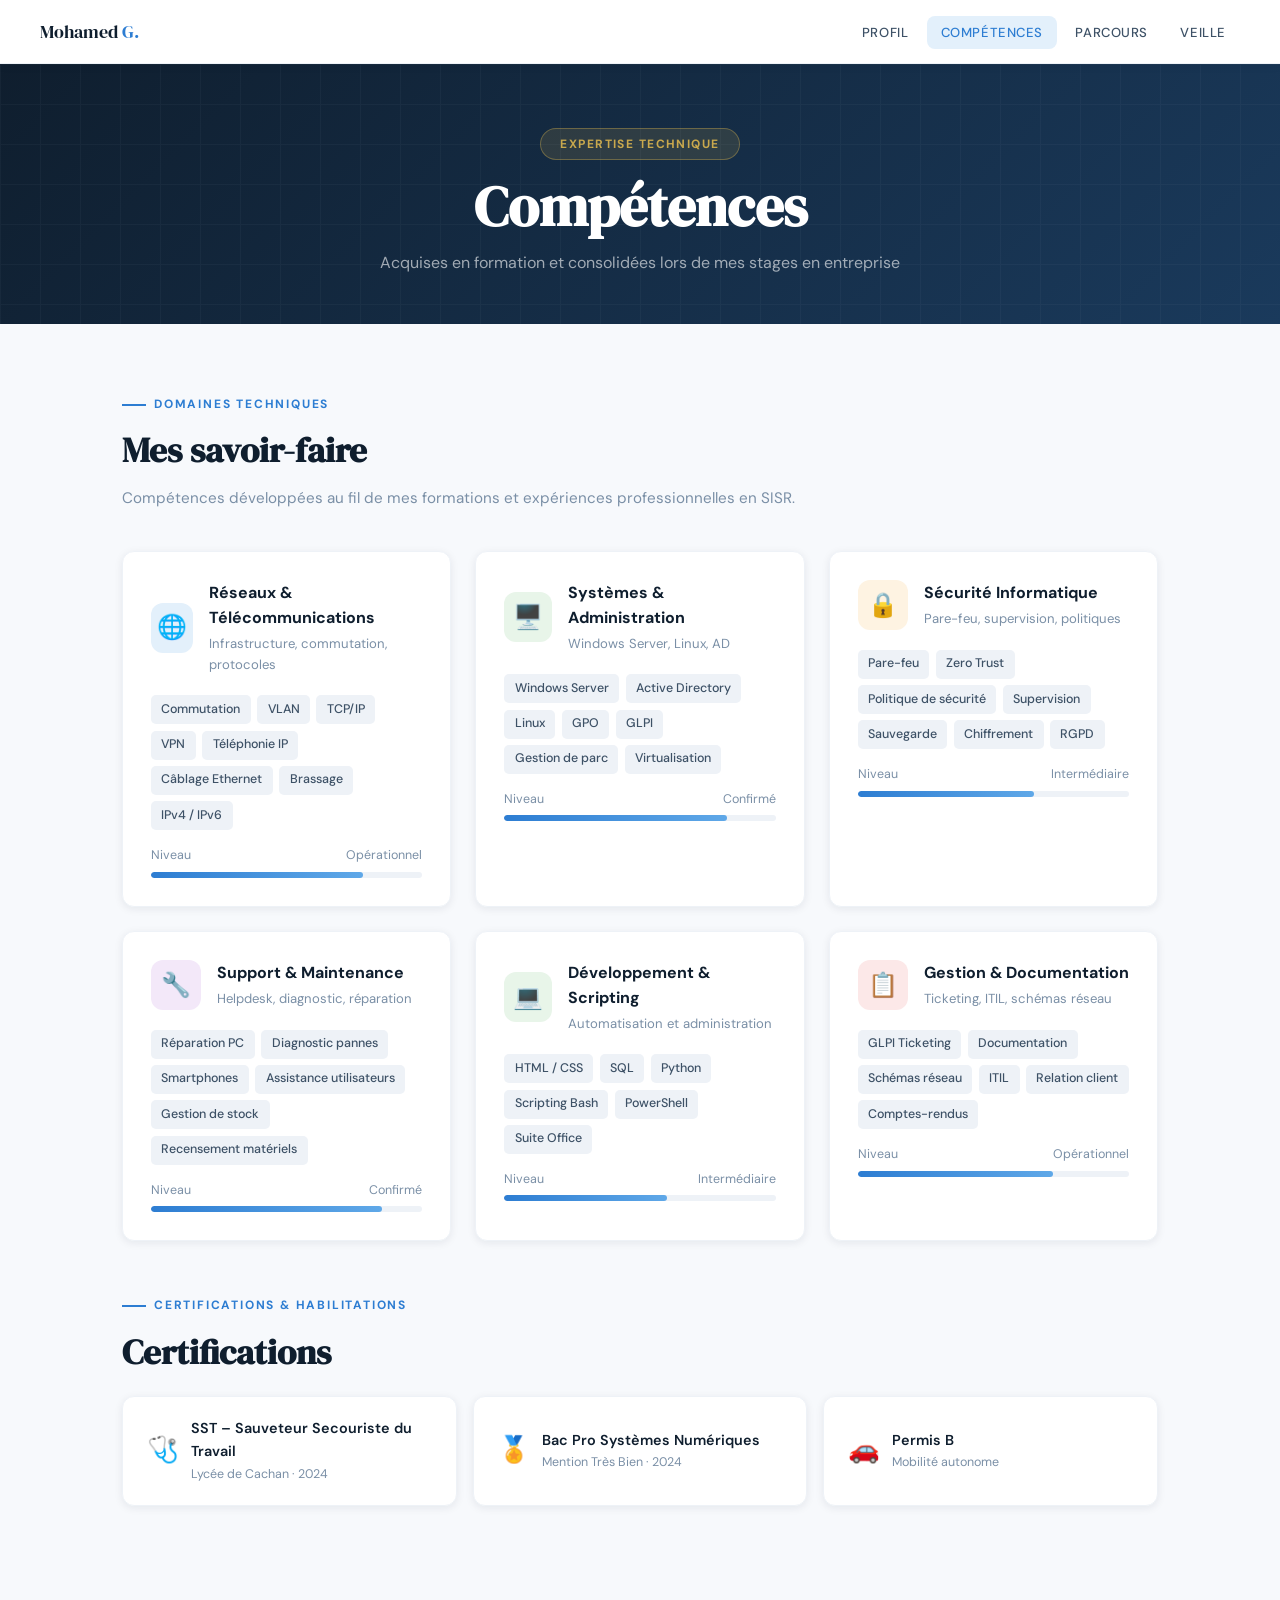
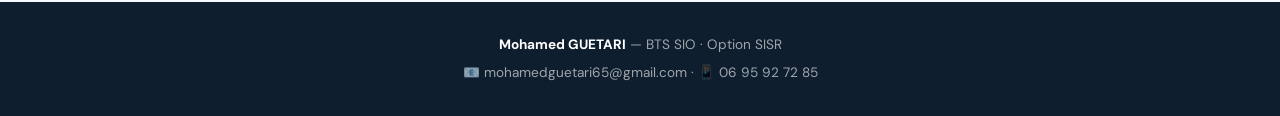
==== competences.html @ c725b851 "Add files via upload" ====
<!DOCTYPE html>
<html lang="fr">
<head>
<meta charset="UTF-8">
<meta name="viewport" content="width=device-width, initial-scale=1.0">
<title>Compétences – Mohamed GUETARI</title>
<link rel="stylesheet" href="shared.css">
<style>
.skills-grid { display: grid; grid-template-columns: repeat(auto-fit, minmax(300px, 1fr)); gap: 1.5rem; margin-bottom: 3rem; }
.skill-card {
  background: white; border-radius: var(--radius); padding: 1.75rem;
  border: 1px solid var(--gray-100); box-shadow: var(--shadow-sm);
  transition: transform 0.25s, box-shadow 0.25s;
}
.skill-card:hover { transform: translateY(-4px); box-shadow: var(--shadow-md); }
.skill-card-top { display: flex; align-items: center; gap: 1rem; margin-bottom: 1.25rem; }
.skill-icon {
  width: 50px; height: 50px; border-radius: 12px;
  display: flex; align-items: center; justify-content: center; font-size: 1.5rem;
}
.skill-card h3 { font-size: 1rem; font-weight: 700; color: var(--navy); }
.skill-card .skill-desc { font-size: 0.82rem; color: var(--gray-500); margin-top: 0.15rem; }
.skill-tags { display: flex; flex-wrap: wrap; gap: 0.4rem; }
.skill-tag {
  background: var(--gray-100); color: var(--gray-700);
  font-size: 0.78rem; padding: 0.28rem 0.65rem; border-radius: 5px; font-weight: 500;
}

/* Barre de niveau */
.skill-bar { margin-top: 1rem; }
.skill-bar-label { display: flex; justify-content: space-between; font-size: 0.78rem; color: var(--gray-500); margin-bottom: 0.35rem; }
.skill-bar-track { height: 6px; background: var(--gray-100); border-radius: 50px; overflow: hidden; }
.skill-bar-fill { height: 100%; border-radius: 50px; background: linear-gradient(90deg, var(--accent), var(--accent-light)); transition: width 1.2s cubic-bezier(.4,0,.2,1); }

/* Tableau certifications */
.cert-section { margin-top: 1rem; }
.cert-grid { display: grid; grid-template-columns: repeat(auto-fit, minmax(220px, 1fr)); gap: 1rem; }
.cert-card {
  background: white; border-radius: var(--radius); padding: 1.25rem 1.5rem;
  border: 1px solid var(--gray-100); display: flex; gap: 0.75rem; align-items: center;
  box-shadow: var(--shadow-sm);
}
.cert-card-icon { font-size: 1.6rem; }
.cert-name { font-weight: 600; color: var(--navy); font-size: 0.9rem; }
.cert-sub { font-size: 0.78rem; color: var(--gray-500); margin-top: 0.1rem; }
</style>
</head>
<body>
<nav>
  <a href="index.html" class="nav-logo">Mohamed <span>G.</span></a>
  <ul class="nav-links">
    <li><a href="profil.html">Profil</a></li>
    <li><a href="competences.html" class="active">Compétences</a></li>
    <li><a href="parcours.html">Parcours</a></li>
    <li><a href="veille.html">Veille</a></li>
  </ul>
</nav>

<div class="page-header">
  <div class="page-header-badge">Expertise technique</div>
  <h1>Compétences</h1>
  <p>Acquises en formation et consolidées lors de mes stages en entreprise</p>
</div>

<div class="content">

  <div class="section-label">Domaines techniques</div>
  <h2 class="section-title">Mes savoir-faire</h2>
  <p class="section-sub">Compétences développées au fil de mes formations et expériences professionnelles en SISR.</p>

  <div class="skills-grid">

    <div class="skill-card fade" style="animation-delay:0.05s">
      <div class="skill-card-top">
        <div class="skill-icon" style="background:#e3f0fb">🌐</div>
        <div><h3>Réseaux & Télécommunications</h3><div class="skill-desc">Infrastructure, commutation, protocoles</div></div>
      </div>
      <div class="skill-tags">
        <span class="skill-tag">Commutation</span>
        <span class="skill-tag">VLAN</span>
        <span class="skill-tag">TCP/IP</span>
        <span class="skill-tag">VPN</span>
        <span class="skill-tag">Téléphonie IP</span>
        <span class="skill-tag">Câblage Ethernet</span>
        <span class="skill-tag">Brassage</span>
        <span class="skill-tag">IPv4 / IPv6</span>
      </div>
      <div class="skill-bar">
        <div class="skill-bar-label"><span>Niveau</span><span>Opérationnel</span></div>
        <div class="skill-bar-track"><div class="skill-bar-fill" style="width:78%"></div></div>
      </div>
    </div>

    <div class="skill-card fade" style="animation-delay:0.1s">
      <div class="skill-card-top">
        <div class="skill-icon" style="background:#e8f5e9">🖥️</div>
        <div><h3>Systèmes & Administration</h3><div class="skill-desc">Windows Server, Linux, AD</div></div>
      </div>
      <div class="skill-tags">
        <span class="skill-tag">Windows Server</span>
        <span class="skill-tag">Active Directory</span>
        <span class="skill-tag">Linux</span>
        <span class="skill-tag">GPO</span>
        <span class="skill-tag">GLPI</span>
        <span class="skill-tag">Gestion de parc</span>
        <span class="skill-tag">Virtualisation</span>
      </div>
      <div class="skill-bar">
        <div class="skill-bar-label"><span>Niveau</span><span>Confirmé</span></div>
        <div class="skill-bar-track"><div class="skill-bar-fill" style="width:82%"></div></div>
      </div>
    </div>

    <div class="skill-card fade" style="animation-delay:0.15s">
      <div class="skill-card-top">
        <div class="skill-icon" style="background:#fef3e2">🔒</div>
        <div><h3>Sécurité Informatique</h3><div class="skill-desc">Pare-feu, supervision, politiques</div></div>
      </div>
      <div class="skill-tags">
        <span class="skill-tag">Pare-feu</span>
        <span class="skill-tag">Zero Trust</span>
        <span class="skill-tag">Politique de sécurité</span>
        <span class="skill-tag">Supervision</span>
        <span class="skill-tag">Sauvegarde</span>
        <span class="skill-tag">Chiffrement</span>
        <span class="skill-tag">RGPD</span>
      </div>
      <div class="skill-bar">
        <div class="skill-bar-label"><span>Niveau</span><span>Intermédiaire</span></div>
        <div class="skill-bar-track"><div class="skill-bar-fill" style="width:65%"></div></div>
      </div>
    </div>

    <div class="skill-card fade" style="animation-delay:0.2s">
      <div class="skill-card-top">
        <div class="skill-icon" style="background:#f3e8f9">🔧</div>
        <div><h3>Support & Maintenance</h3><div class="skill-desc">Helpdesk, diagnostic, réparation</div></div>
      </div>
      <div class="skill-tags">
        <span class="skill-tag">Réparation PC</span>
        <span class="skill-tag">Diagnostic pannes</span>
        <span class="skill-tag">Smartphones</span>
        <span class="skill-tag">Assistance utilisateurs</span>
        <span class="skill-tag">Gestion de stock</span>
        <span class="skill-tag">Recensement matériels</span>
      </div>
      <div class="skill-bar">
        <div class="skill-bar-label"><span>Niveau</span><span>Confirmé</span></div>
        <div class="skill-bar-track"><div class="skill-bar-fill" style="width:85%"></div></div>
      </div>
    </div>

    <div class="skill-card fade" style="animation-delay:0.25s">
      <div class="skill-card-top">
        <div class="skill-icon" style="background:#e8f5e9">💻</div>
        <div><h3>Développement & Scripting</h3><div class="skill-desc">Automatisation et administration</div></div>
      </div>
      <div class="skill-tags">
        <span class="skill-tag">HTML / CSS</span>
        <span class="skill-tag">SQL</span>
        <span class="skill-tag">Python</span>
        <span class="skill-tag">Scripting Bash</span>
        <span class="skill-tag">PowerShell</span>
        <span class="skill-tag">Suite Office</span>
      </div>
      <div class="skill-bar">
        <div class="skill-bar-label"><span>Niveau</span><span>Intermédiaire</span></div>
        <div class="skill-bar-track"><div class="skill-bar-fill" style="width:60%"></div></div>
      </div>
    </div>

    <div class="skill-card fade" style="animation-delay:0.3s">
      <div class="skill-card-top">
        <div class="skill-icon" style="background:#fce8e8">📋</div>
        <div><h3>Gestion & Documentation</h3><div class="skill-desc">Ticketing, ITIL, schémas réseau</div></div>
      </div>
      <div class="skill-tags">
        <span class="skill-tag">GLPI Ticketing</span>
        <span class="skill-tag">Documentation</span>
        <span class="skill-tag">Schémas réseau</span>
        <span class="skill-tag">ITIL</span>
        <span class="skill-tag">Relation client</span>
        <span class="skill-tag">Comptes-rendus</span>
      </div>
      <div class="skill-bar">
        <div class="skill-bar-label"><span>Niveau</span><span>Opérationnel</span></div>
        <div class="skill-bar-track"><div class="skill-bar-fill" style="width:72%"></div></div>
      </div>
    </div>

  </div>

  <!-- Certifications / formations complémentaires -->
  <div class="section-label">Certifications & habilitations</div>
  <h2 class="section-title">Certifications</h2>
  <div class="cert-grid cert-section fade">
    <div class="cert-card">
      <div class="cert-card-icon">🩺</div>
      <div><div class="cert-name">SST – Sauveteur Secouriste du Travail</div><div class="cert-sub">Lycée de Cachan · 2024</div></div>
    </div>
    <div class="cert-card">
      <div class="cert-card-icon">🏅</div>
      <div><div class="cert-name">Bac Pro Systèmes Numériques</div><div class="cert-sub">Mention Très Bien · 2024</div></div>
    </div>
    <div class="cert-card">
      <div class="cert-card-icon">🚗</div>
      <div><div class="cert-name">Permis B</div><div class="cert-sub">Mobilité autonome</div></div>
    </div>
  </div>

</div>

<footer>
  <p><strong>Mohamed GUETARI</strong> — BTS SIO · Option SISR</p>
  <p style="margin-top:0.4rem">📧 mohamedguetari65@gmail.com · 📱 06 95 92 72 85</p>
</footer>
</body>
</html>
---- shared.css ----
@import url('https://fonts.googleapis.com/css2?family=DM+Serif+Display:ital@0;1&family=DM+Sans:wght@300;400;500;600&display=swap');

:root {
  --navy: #0f1e2e;
  --blue: #1a3a5c;
  --accent: #2d7dd2;
  --accent-light: #5fa8e8;
  --gold: #c9a84c;
  --white: #ffffff;
  --off-white: #f7f9fc;
  --gray-100: #eef2f7;
  --gray-300: #c8d3df;
  --gray-500: #7a8fa6;
  --gray-700: #3d5166;
  --text: #1a2533;
  --shadow-sm: 0 2px 8px rgba(15,30,46,0.08);
  --shadow-md: 0 6px 24px rgba(15,30,46,0.12);
  --shadow-lg: 0 16px 48px rgba(15,30,46,0.16);
  --radius: 12px;
  --radius-lg: 20px;
}

* { margin: 0; padding: 0; box-sizing: border-box; }
html { scroll-behavior: smooth; }
body {
  font-family: 'DM Sans', sans-serif;
  background: var(--off-white);
  color: var(--text);
  line-height: 1.6;
  padding-top: 64px;
}

/* NAV */
nav {
  position: fixed; top: 0; left: 0; right: 0; z-index: 100;
  background: rgba(255,255,255,0.95);
  backdrop-filter: blur(12px);
  border-bottom: 1px solid var(--gray-100);
  padding: 0 2.5rem;
  display: flex; align-items: center; justify-content: space-between;
  height: 64px;
  box-shadow: var(--shadow-sm);
}
.nav-logo {
  font-family: 'DM Serif Display', serif;
  font-size: 1.15rem; color: var(--navy); text-decoration: none;
}
.nav-logo span { color: var(--accent); }
.nav-links { display: flex; gap: 0.25rem; list-style: none; }
.nav-links a {
  text-decoration: none; color: var(--gray-700);
  font-size: 0.82rem; font-weight: 500; letter-spacing: 0.04em;
  text-transform: uppercase; padding: 0.5rem 0.9rem; border-radius: 8px;
  transition: all 0.2s;
}
.nav-links a:hover { color: var(--accent); background: var(--gray-100); }
.nav-links a.active { color: var(--accent); background: #e3f0fb; }

/* PAGE HEADER */
.page-header {
  background: linear-gradient(135deg, var(--navy) 0%, var(--blue) 100%);
  padding: 4rem 2rem 3rem;
  text-align: center;
  position: relative; overflow: hidden;
}
.page-header::before {
  content: ''; position: absolute; inset: 0;
  background-image: linear-gradient(var(--gray-300) 1px, transparent 1px),
                    linear-gradient(90deg, var(--gray-300) 1px, transparent 1px);
  background-size: 40px 40px; opacity: 0.04;
}
.page-header-badge {
  display: inline-block;
  background: rgba(201,168,76,0.15); border: 1px solid rgba(201,168,76,0.4);
  color: var(--gold); font-size: 0.75rem; font-weight: 700;
  letter-spacing: 0.12em; text-transform: uppercase;
  padding: 0.35rem 1.2rem; border-radius: 50px; margin-bottom: 1rem;
}
.page-header h1 {
  font-family: 'DM Serif Display', serif;
  font-size: clamp(2rem, 5vw, 3.5rem); color: white; line-height: 1.1;
  position: relative;
}
.page-header p { color: rgba(255,255,255,0.6); margin-top: 0.75rem; font-size: 1rem; }

/* CONTENT */
.content { max-width: 1100px; margin: 0 auto; padding: 4rem 2rem 6rem; }
.section-label {
  display: inline-flex; align-items: center; gap: 0.5rem;
  font-size: 0.75rem; font-weight: 700; letter-spacing: 0.15em;
  text-transform: uppercase; color: var(--accent); margin-bottom: 0.5rem;
}
.section-label::before { content: ''; display: block; width: 24px; height: 2px; background: var(--accent); }
.section-title {
  font-family: 'DM Serif Display', serif;
  font-size: clamp(1.6rem, 3vw, 2.2rem); color: var(--navy); margin-bottom: 0.5rem;
}
.section-sub { color: var(--gray-500); font-size: 0.95rem; margin-bottom: 2.5rem; }

/* FOOTER */
footer {
  background: var(--navy); color: rgba(255,255,255,0.6);
  text-align: center; padding: 2rem;
  font-size: 0.85rem;
}
footer strong { color: white; }

/* CARDS */
.card {
  background: white; border-radius: var(--radius); padding: 1.75rem;
  border: 1px solid var(--gray-100); box-shadow: var(--shadow-sm);
  transition: transform 0.25s, box-shadow 0.25s;
}
.card:hover { transform: translateY(-3px); box-shadow: var(--shadow-md); }

@keyframes fadeUp {
  from { opacity: 0; transform: translateY(18px); }
  to { opacity: 1; transform: translateY(0); }
}
.fade { animation: fadeUp 0.5s ease both; }

@media (max-width: 768px) {
  .nav-links a span { display: none; }
  nav { padding: 0 1rem; }
}
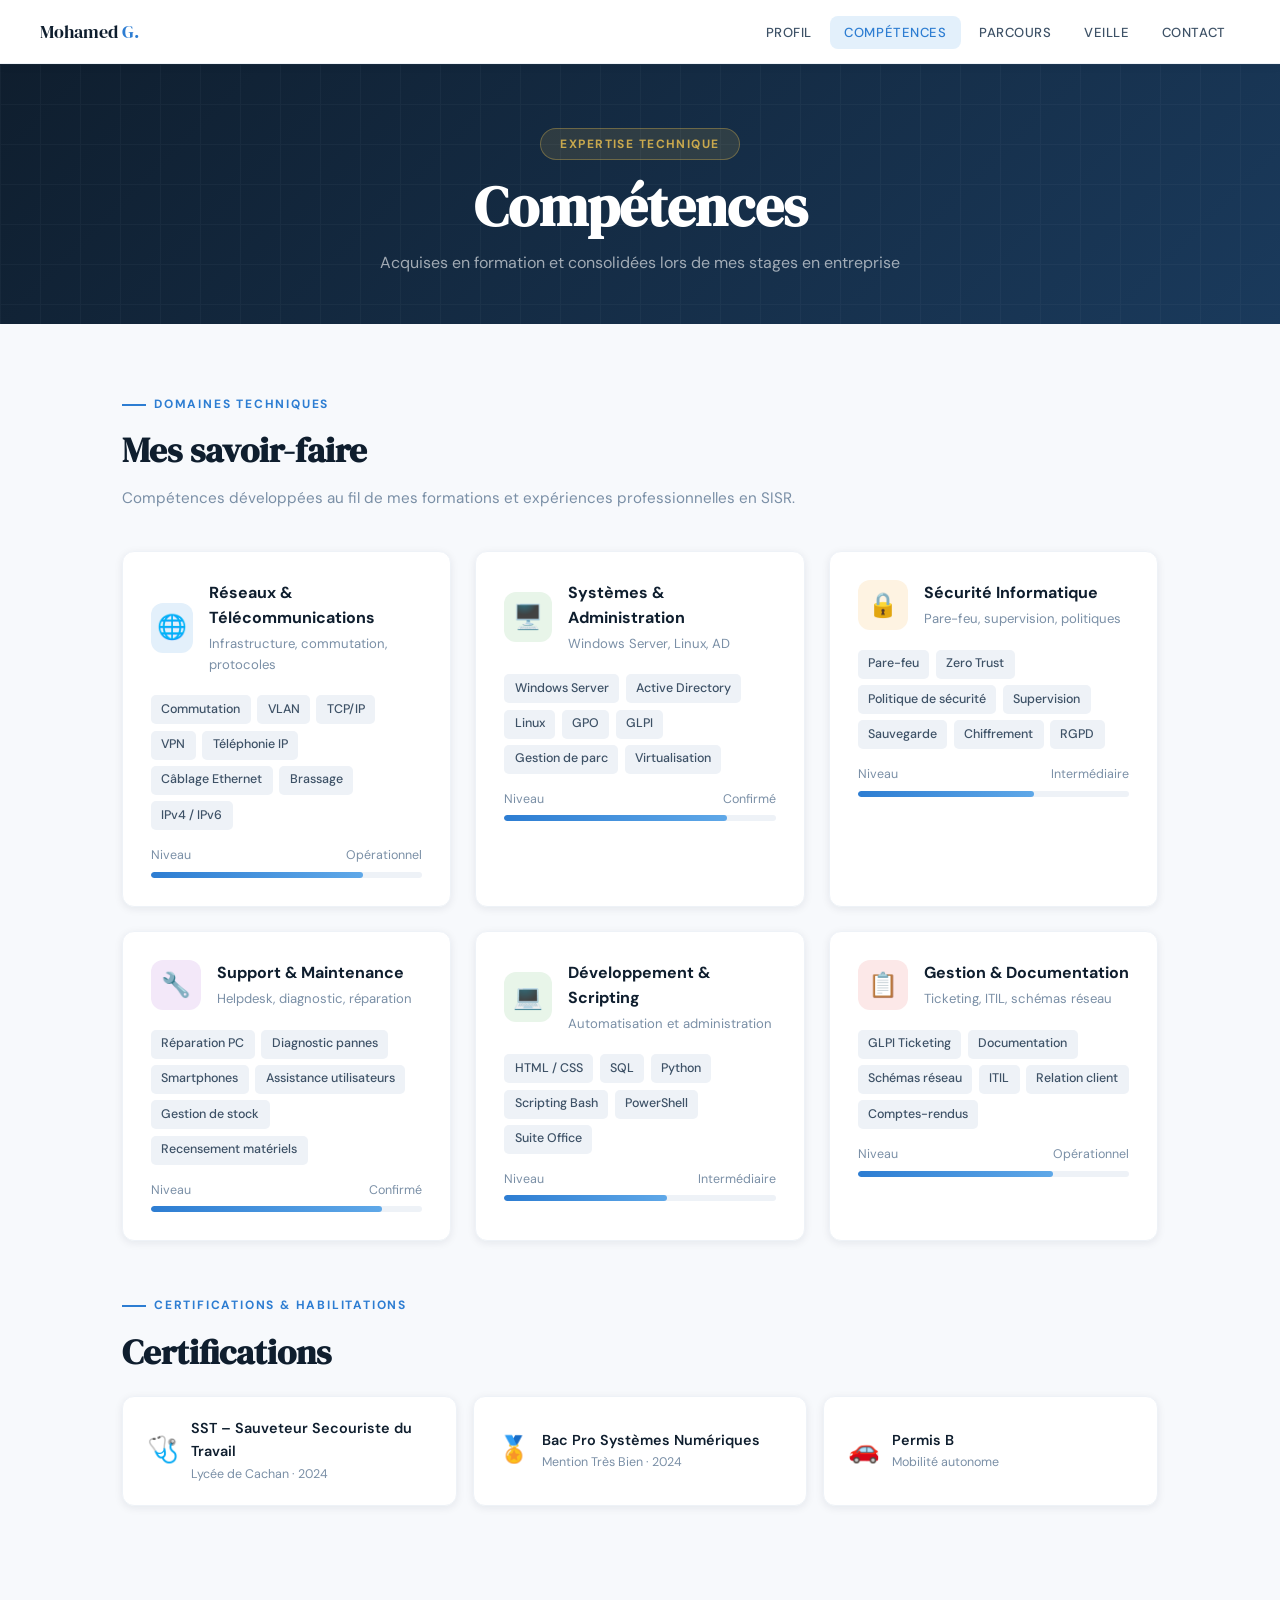
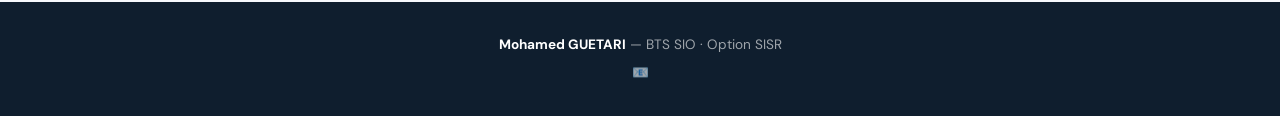
==== commit 7e1ae428: "Add files via upload" ====
--- a/competences.html
+++ b/competences.html
@@ -53,6 +53,7 @@
     <li><a href="competences.html" class="active">Compétences</a></li>
     <li><a href="parcours.html">Parcours</a></li>
     <li><a href="veille.html">Veille</a></li>
+    <li><a href="contact on website.html">Contact</a></li>
   </ul>
 </nav>
 
@@ -212,7 +213,4 @@
 
 <footer>
   <p><strong>Mohamed GUETARI</strong> — BTS SIO · Option SISR</p>
-  <p style="margin-top:0.4rem">📧 mohamedguetari65@gmail.com · 📱 06 95 92 72 85</p>
-</footer>
-</body>
-</html>
+  <p style="margin-top:0.4rem">📧 <a href="/cdn-cgi/l/email-protection" class="__cf_email__" data-cfemail="bbd6d4d
